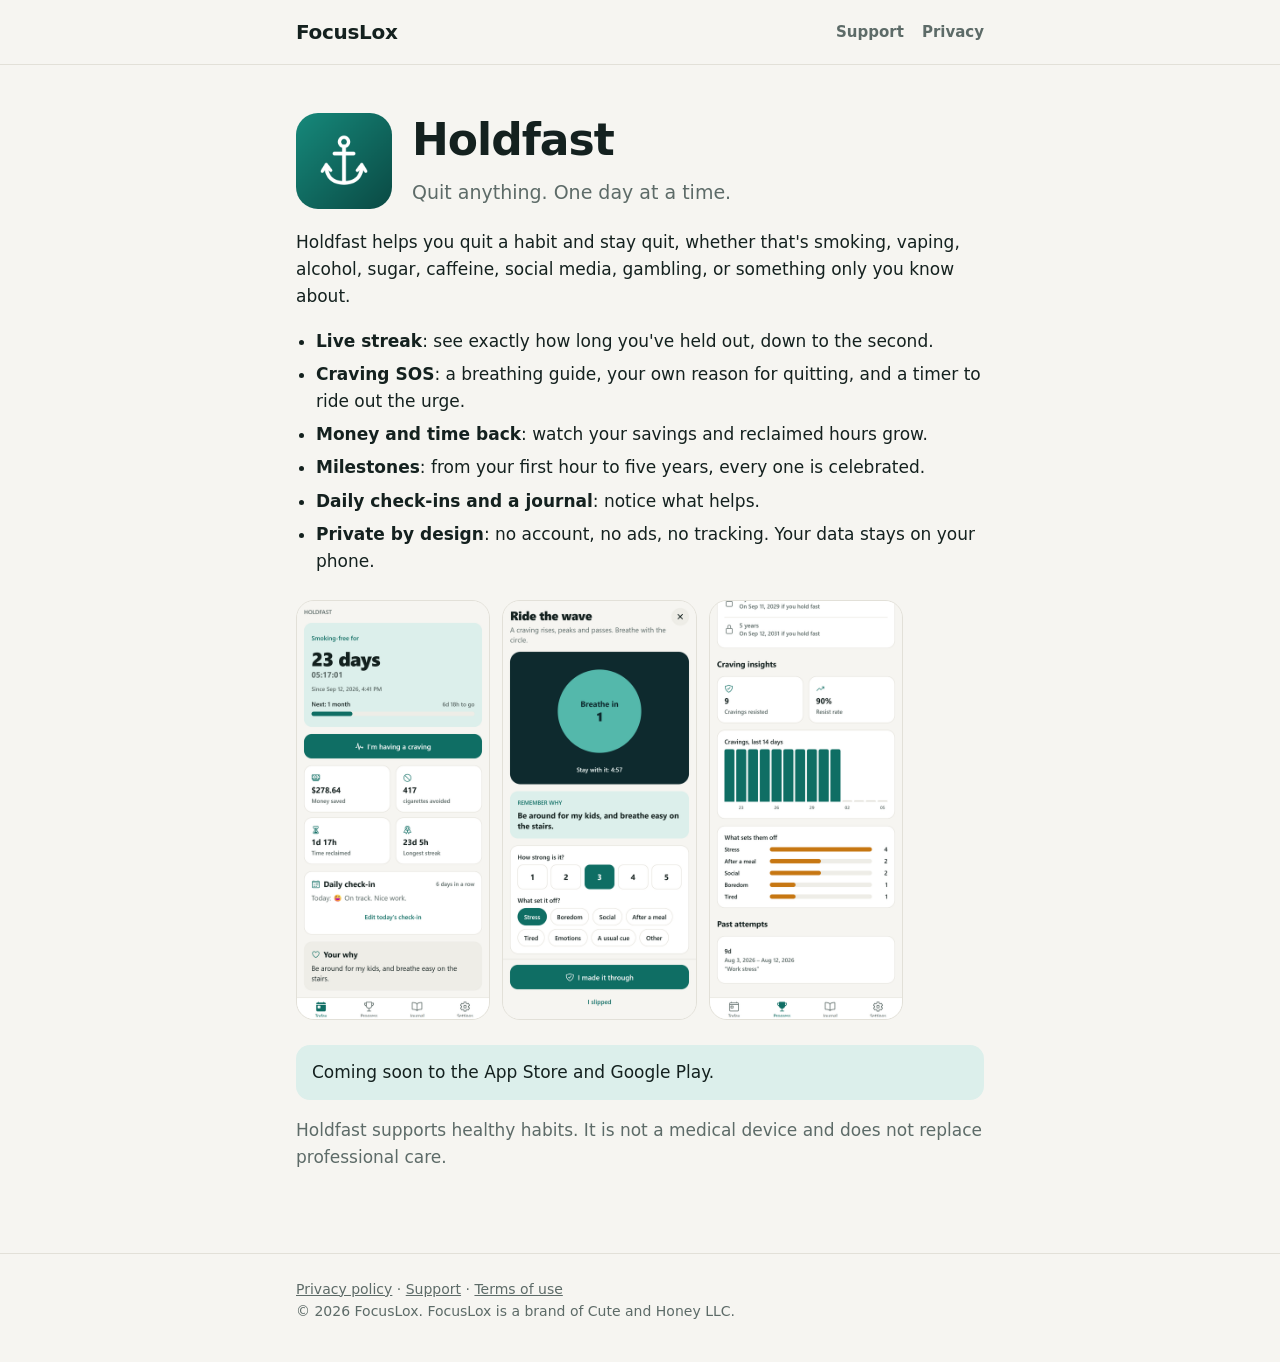
==== holdfast/index.html @ 93fbdb68 "Holdfast 1.0.0, portfolio docs, and focuslox.com website - holdfast/: quit-habit tracker (Expo SDK 5" ====
<!doctype html>
<html lang="en">
<head>
  <meta charset="utf-8">
  <meta name="viewport" content="width=device-width, initial-scale=1">
  <title>Holdfast: Quit Habit Tracker</title>
  <meta name="description" content="Quit smoking, vaping, alcohol or any habit. Live streak, craving SOS, money saved. Private, no account.">
  <link rel="icon" href="/holdfast/icon.png">
  <link rel="stylesheet" href="/styles.css">
</head>
<body>
  <header class="site"><div class="wrap">
    <a class="brand" href="/">FocusLox</a>
    <nav><a href="/holdfast/support/">Support</a><a href="/holdfast/privacy/">Privacy</a></nav>
  </div></header>

  <main><div class="wrap">
    <div class="app-hero">
      <img src="/holdfast/icon.png" alt="Holdfast icon">
      <div>
        <h1>Holdfast</h1>
        <p class="lead" style="margin:0">Quit anything. One day at a time.</p>
      </div>
    </div>

    <p>Holdfast helps you quit a habit and stay quit, whether that's smoking, vaping, alcohol, sugar, caffeine, social media, gambling, or something only you know about.</p>

    <ul class="features">
      <li><strong>Live streak</strong>: see exactly how long you've held out, down to the second.</li>
      <li><strong>Craving SOS</strong>: a breathing guide, your own reason for quitting, and a timer to ride out the urge.</li>
      <li><strong>Money and time back</strong>: watch your savings and reclaimed hours grow.</li>
      <li><strong>Milestones</strong>: from your first hour to five years, every one is celebrated.</li>
      <li><strong>Daily check-ins and a journal</strong>: notice what helps.</li>
      <li><strong>Private by design</strong>: no account, no ads, no tracking. Your data stays on your phone.</li>
    </ul>

    <div class="shots">
      <img src="/holdfast/screens/1-today.png" alt="Today screen with a 23-day streak and money saved" loading="lazy">
      <img src="/holdfast/screens/2-sos.png" alt="Craving SOS breathing guide" loading="lazy">
      <img src="/holdfast/screens/3-progress.png" alt="Craving insights chart" loading="lazy">
    </div>

    <p class="note">Coming soon to the App Store and Google Play.</p>

    <p class="muted">Holdfast supports healthy habits. It is not a medical device and does not replace professional care.</p>
  </div></main>

  <footer class="site"><div class="wrap">
    <a href="/holdfast/privacy/">Privacy policy</a> · <a href="/holdfast/support/">Support</a> · <a href="https://www.apple.com/legal/internet-services/itunes/dev/stdeula/">Terms of use</a><br>
    © 2026 FocusLox. FocusLox is a brand of Cute and Honey LLC.
  </div></footer>
</body>
</html>
---- styles.css ----
:root {
  --bg: #f6f5f1;
  --surface: #ffffff;
  --border: #e2e0d8;
  --text: #14211f;
  --muted: #5d6b68;
  --primary: #0f6e64;
  --primary-soft: #dcefeb;
  --max: 720px;
}
@media (prefers-color-scheme: dark) {
  :root {
    --bg: #0c1214;
    --surface: #141d20;
    --border: #26363a;
    --text: #e8f0ee;
    --muted: #97a9a6;
    --primary: #3fc1ae;
    --primary-soft: #173a36;
  }
}
* { box-sizing: border-box; }
html { -webkit-text-size-adjust: 100%; }
body {
  margin: 0;
  background: var(--bg);
  color: var(--text);
  font: 17px/1.6 system-ui, -apple-system, "Segoe UI", Roboto, sans-serif;
}
a { color: var(--primary); }
.wrap { max-width: var(--max); margin: 0 auto; padding: 0 16px; }
header.site { border-bottom: 1px solid var(--border); }
header.site .wrap { display: flex; align-items: center; justify-content: space-between; height: 64px; }
.brand { font-weight: 800; font-size: 20px; letter-spacing: -0.3px; color: var(--text); text-decoration: none; }
header nav a { margin-left: 18px; text-decoration: none; color: var(--muted); font-weight: 600; font-size: 15px; }
main { padding: 48px 0 64px; }
h1 { font-size: clamp(32px, 6vw, 44px); line-height: 1.15; letter-spacing: -1px; margin: 0 0 12px; }
h2 { font-size: 22px; margin: 40px 0 8px; }
.lead { font-size: 19px; color: var(--muted); margin: 0 0 28px; }
.muted { color: var(--muted); }
.card {
  display: flex; gap: 18px; align-items: center;
  background: var(--surface); border: 1px solid var(--border); border-radius: 18px;
  padding: 18px; text-decoration: none; color: var(--text);
}
.card img { width: 72px; height: 72px; border-radius: 16px; flex: none; }
.card strong { display: block; font-size: 18px; }
.app-hero { display: flex; gap: 20px; align-items: center; margin-bottom: 20px; }
.app-hero img { width: 96px; height: 96px; border-radius: 22px; }
ul.features { padding-left: 20px; }
ul.features li { margin: 6px 0; }
.note { background: var(--primary-soft); border-radius: 14px; padding: 14px 16px; }
.shots { display: flex; gap: 12px; overflow-x: auto; padding: 8px 0; }
.shots img { height: 420px; border-radius: 18px; border: 1px solid var(--border); }
footer.site { border-top: 1px solid var(--border); padding: 24px 0 40px; font-size: 14px; color: var(--muted); }
footer.site a { color: var(--muted); }
@media (max-width: 520px) {
  .shots img { height: 340px; }
  header nav a { margin-left: 12px; }
}
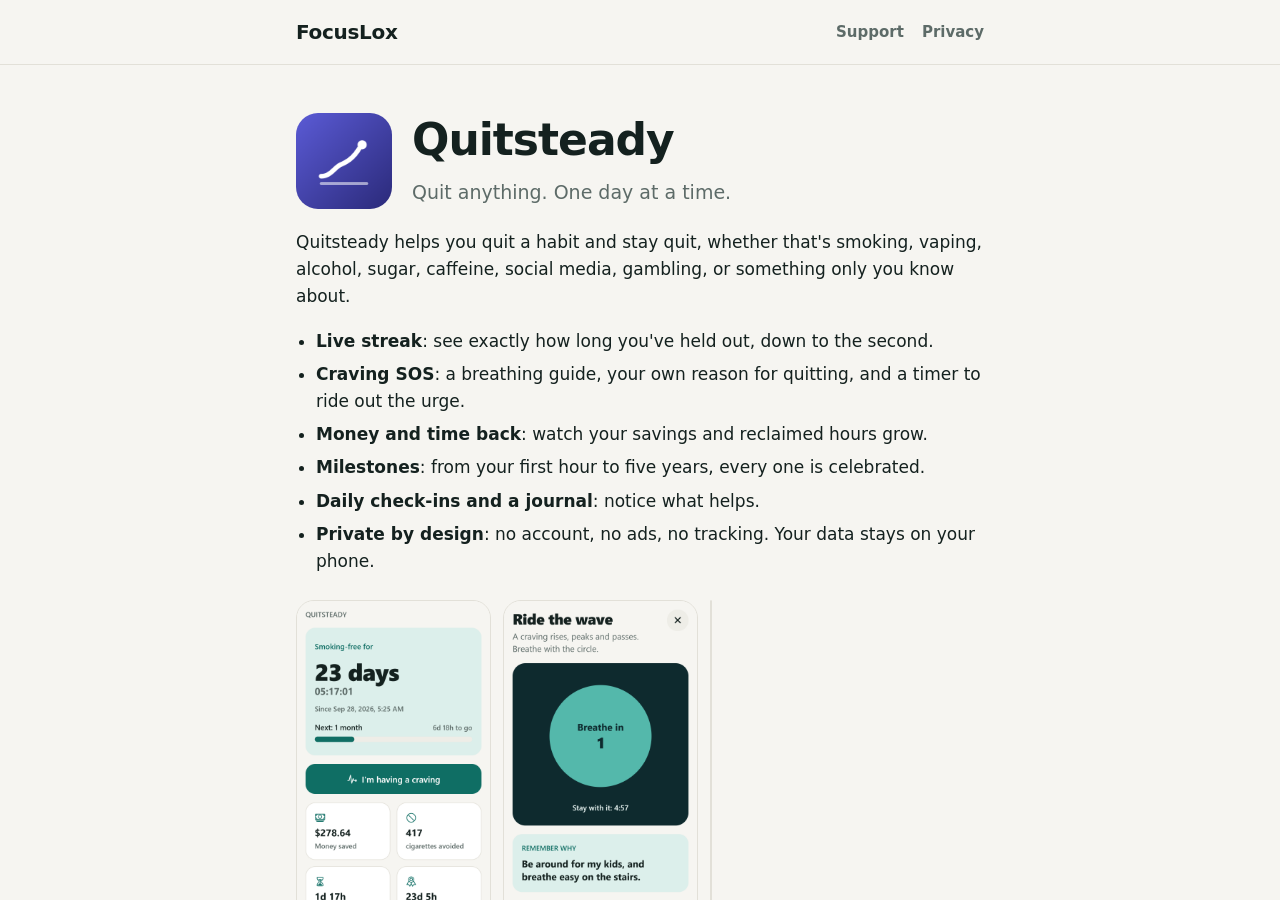
==== commit d513bae5: "Rename Holdfast to Quitsteady: name, indigo icon, store text, website /quitsteady/ with redirects Ap" ====
--- a/holdfast/index.html
+++ b/holdfast/index.html
@@ -1,53 +1,3 @@
-<!doctype html>
-<html lang="en">
-<head>
-  <meta charset="utf-8">
-  <meta name="viewport" content="width=device-width, initial-scale=1">
-  <title>Holdfast: Quit Habit Tracker</title>
-  <meta name="description" content="Quit smoking, vaping, alcohol or any habit. Live streak, craving SOS, money saved. Private, no account.">
-  <link rel="icon" href="/holdfast/icon.png">
-  <link rel="stylesheet" href="/styles.css">
-</head>
-<body>
-  <header class="site"><div class="wrap">
-    <a class="brand" href="/">FocusLox</a>
-    <nav><a href="/holdfast/support/">Support</a><a href="/holdfast/privacy/">Privacy</a></nav>
-  </div></header>
-
-  <main><div class="wrap">
-    <div class="app-hero">
-      <img src="/holdfast/icon.png" alt="Holdfast icon">
-      <div>
-        <h1>Holdfast</h1>
-        <p class="lead" style="margin:0">Quit anything. One day at a time.</p>
-      </div>
-    </div>
-
-    <p>Holdfast helps you quit a habit and stay quit, whether that's smoking, vaping, alcohol, sugar, caffeine, social media, gambling, or something only you know about.</p>
-
-    <ul class="features">
-      <li><strong>Live streak</strong>: see exactly how long you've held out, down to the second.</li>
-      <li><strong>Craving SOS</strong>: a breathing guide, your own reason for quitting, and a timer to ride out the urge.</li>
-      <li><strong>Money and time back</strong>: watch your savings and reclaimed hours grow.</li>
-      <li><strong>Milestones</strong>: from your first hour to five years, every one is celebrated.</li>
-      <li><strong>Daily check-ins and a journal</strong>: notice what helps.</li>
-      <li><strong>Private by design</strong>: no account, no ads, no tracking. Your data stays on your phone.</li>
-    </ul>
-
-    <div class="shots">
-      <img src="/holdfast/screens/1-today.png" alt="Today screen with a 23-day streak and money saved" loading="lazy">
-      <img src="/holdfast/screens/2-sos.png" alt="Craving SOS breathing guide" loading="lazy">
-      <img src="/holdfast/screens/3-progress.png" alt="Craving insights chart" loading="lazy">
-    </div>
-
-    <p class="note">Coming soon to the App Store and Google Play.</p>
-
-    <p class="muted">Holdfast supports healthy habits. It is not a medical device and does not replace professional care.</p>
-  </div></main>
-
-  <footer class="site"><div class="wrap">
-    <a href="/holdfast/privacy/">Privacy policy</a> · <a href="/holdfast/support/">Support</a> · <a href="https://www.apple.com/legal/internet-services/itunes/dev/stdeula/">Terms of use</a><br>
-    © 2026 FocusLox. FocusLox is a brand of Cute and Honey LLC.
-  </div></footer>
-</body>
-</html>
+<!doctype html><html lang="en"><head><meta charset="utf-8"><title>Quitsteady</title>
+<meta http-equiv="refresh" content="0; url=/quitsteady/"><link rel="canonical" href="https://focuslox.com/quitsteady/"></head>
+<body><p>Holdfast is now Quitsteady. <a href="/quitsteady/">Continue</a>.</p></body></html>
